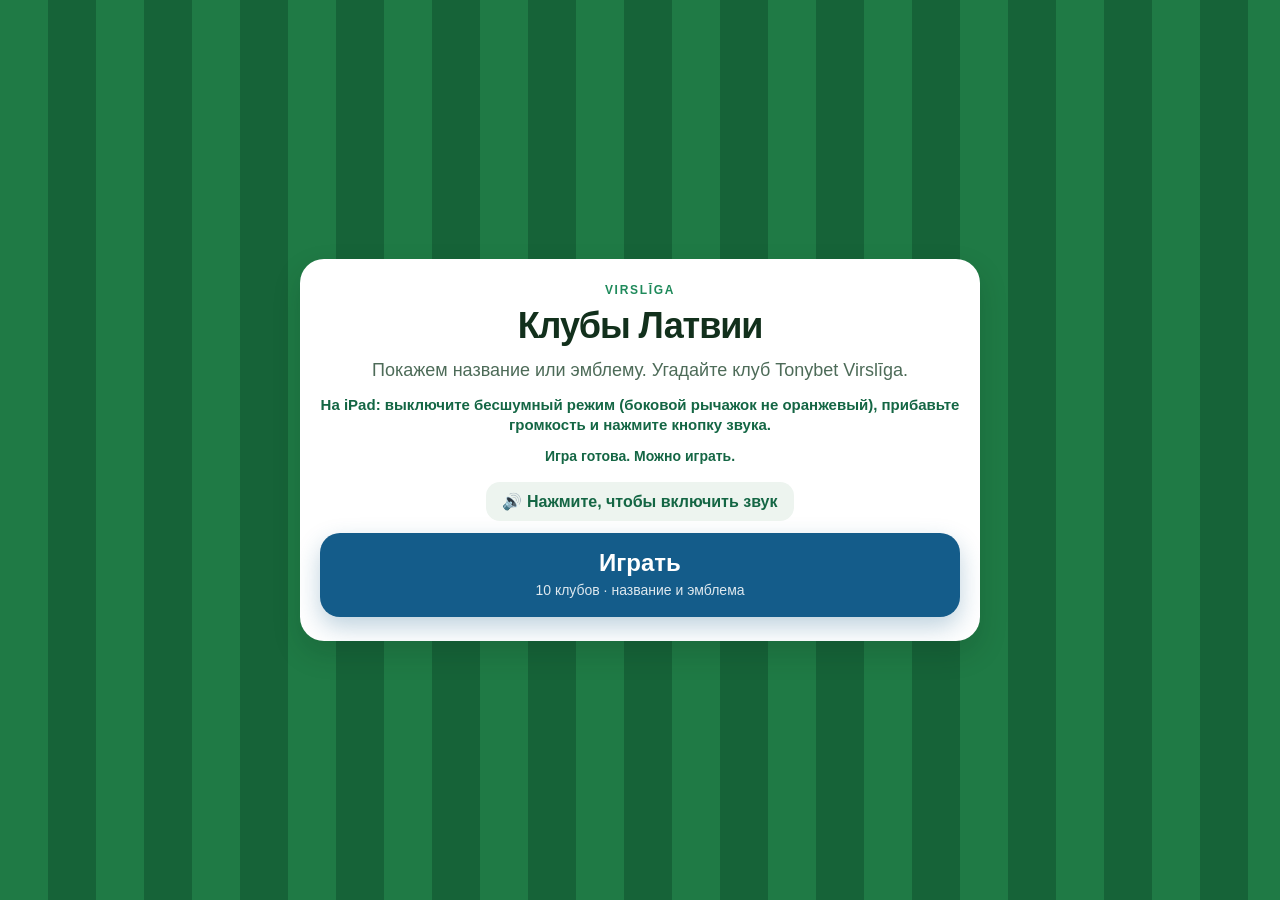
==== klubi/index.html @ eba5e3cf "Publish Latvian clubs quiz on its own /klubi/ page. Co-authored-by: Cursor <cursoragent@cursor.com>" ====
<!DOCTYPE html>
<html lang="ru">
  <head>
    <meta charset="UTF-8" />
    <base href="../" />
    <meta
      name="viewport"
      content="width=device-width, initial-scale=1, maximum-scale=1, user-scalable=no, viewport-fit=cover"
    />
    <meta name="theme-color" content="#1b5e3b" />
    <meta name="mobile-web-app-capable" content="yes" />
    <meta name="apple-mobile-web-app-capable" content="yes" />
    <meta name="apple-mobile-web-app-status-bar-style" content="black-translucent" />
    <meta name="apple-mobile-web-app-title" content="Клубы Латвии" />
    <meta
      name="description"
      content="Угадайте клубы Tonybet Virslīga по названию и эмблеме."
    />
    <title>Клубы Латвии</title>
    <link rel="manifest" href="klubi-manifest.json" />
    <link rel="icon" href="icons/icon-192.png" type="image/png" />
    <link rel="apple-touch-icon" href="icons/icon-180.png" />
    <link rel="stylesheet" href="style.css?v=8" />
  </head>
  <body data-page="clubs">
    <main class="app">
      <section id="start-screen" class="screen is-active" aria-label="Клубы Латвии">
        <div class="start-card">
          <p class="eyebrow">Virslīga</p>
          <h1>Клубы Латвии</h1>
          <p class="lead">
            Покажем название или эмблему. Угадайте клуб Tonybet Virslīga.
          </p>
          <p class="sound-hint">
            На iPad: выключите бесшумный режим (боковой рычажок не оранжевый), прибавьте
            громкость и нажмите кнопку звука.
          </p>
          <p id="offline-status" class="offline-status">При первом открытии игра сохранится на iPad.</p>
          <button id="sound-start-btn" class="sound-btn" type="button">🔊 Нажмите, чтобы включить звук</button>
          <button class="mode-btn clubs-mode-btn" data-game="clubs" type="button">
            <span class="mode-title">Играть</span>
            <span class="mode-sub">10 клубов · название и эмблема</span>
          </button>
        </div>
      </section>

      <section id="clubs-screen" class="screen" hidden aria-label="Игра">
        <header class="play-bar">
          <button id="clubs-home-btn" class="ghost-btn" type="button">Назад</button>
          <p class="mode-chip">Клубы Латвии</p>
          <button id="sound-clubs-btn" class="ghost-btn" type="button">🔊</button>
          <p id="clubs-stats" class="score">1 / 10</p>
        </header>
        <p id="clubs-feedback" class="feedback" aria-live="polite">Что это за клуб?</p>
        <div class="club-stage">
          <div class="club-logo-card" id="club-prompt-card">
            <img id="club-logo" alt="Эмблема клуба" />
            <p id="club-name-prompt" class="club-name-prompt" hidden></p>
          </div>
          <p id="club-fact" class="club-fact" hidden></p>
          <div id="club-answers" class="club-answers" role="group" aria-label="Варианты ответа"></div>
          <button id="club-next-btn" class="primary-btn club-next-btn" type="button" hidden>Дальше</button>
        </div>
      </section>

      <section id="result-screen" class="screen" hidden aria-label="Результат">
        <div class="result-card">
          <p class="eyebrow">Гол!</p>
          <h2 id="result-title">Вы узнали клубы Латвии</h2>
          <p id="result-score" class="result-score">0 из 10</p>
          <p id="result-text" class="lead"></p>
          <div class="result-actions">
            <button id="next-btn" class="primary-btn" type="button" hidden>Следующий уровень</button>
            <button id="replay-btn" class="secondary-btn" type="button">Играть ещё раз</button>
            <button id="menu-btn" class="ghost-btn ghost-btn-wide" type="button">В начало</button>
          </div>
        </div>
      </section>
    </main>
    <audio id="music-el" loop preload="auto" playsinline webkit-playsinline>
      <source src="sounds/music.m4a" type="audio/mp4" />
      <source src="sounds/music.wav" type="audio/wav" />
    </audio>
    <audio id="applause-el" preload="auto" playsinline webkit-playsinline>
      <source src="sounds/applause.m4a" type="audio/mp4" />
      <source src="sounds/applause.wav" type="audio/wav" />
    </audio>
    <script src="app.js?v=8"></script>
  </body>
</html>
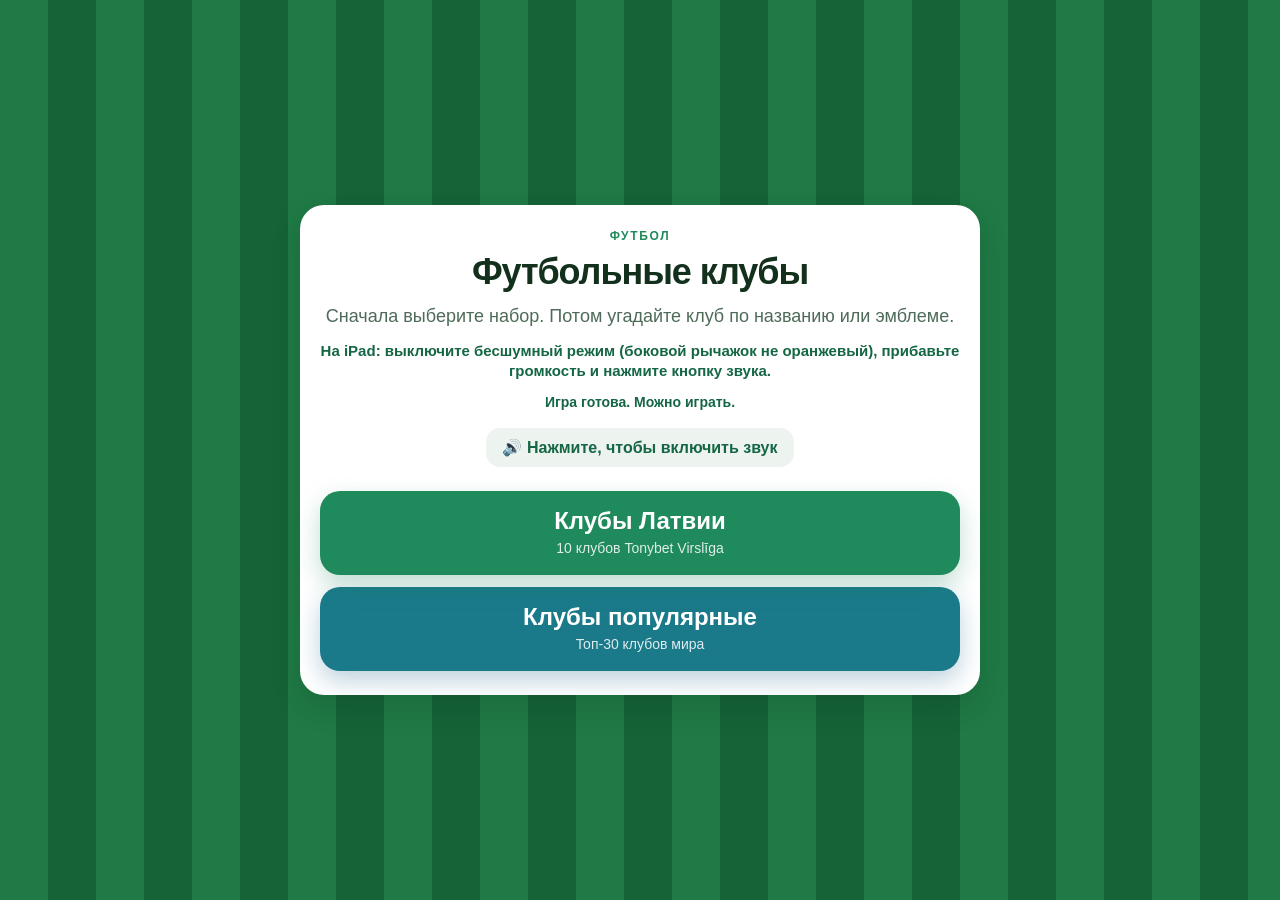
==== commit 673042b7: "Add Latvian vs world club quiz with a top-30 set. Co-authored-by: Cursor <cursoragent@cursor.com>" ====
--- a/klubi/index.html
+++ b/klubi/index.html
@@ -11,25 +11,25 @@
     <meta name="mobile-web-app-capable" content="yes" />
     <meta name="apple-mobile-web-app-capable" content="yes" />
     <meta name="apple-mobile-web-app-status-bar-style" content="black-translucent" />
-    <meta name="apple-mobile-web-app-title" content="Клубы Латвии" />
+    <meta name="apple-mobile-web-app-title" content="Футбольные клубы" />
     <meta
       name="description"
-      content="Угадайте клубы Tonybet Virslīga по названию и эмблеме."
+      content="Угадайте клубы Латвии или топ-30 клубов мира по названию и эмблеме."
     />
-    <title>Клубы Латвии</title>
+    <title>Футбольные клубы</title>
     <link rel="manifest" href="klubi-manifest.json" />
     <link rel="icon" href="icons/icon-192.png" type="image/png" />
     <link rel="apple-touch-icon" href="icons/icon-180.png" />
-    <link rel="stylesheet" href="style.css?v=8" />
+    <link rel="stylesheet" href="style.css?v=9" />
   </head>
   <body data-page="clubs">
     <main class="app">
-      <section id="start-screen" class="screen is-active" aria-label="Клубы Латвии">
+      <section id="start-screen" class="screen is-active" aria-label="Выбор клубов">
         <div class="start-card">
-          <p class="eyebrow">Virslīga</p>
-          <h1>Клубы Латвии</h1>
+          <p class="eyebrow">Футбол</p>
+          <h1>Футбольные клубы</h1>
           <p class="lead">
-            Покажем название или эмблему. Угадайте клуб Tonybet Virslīga.
+            Сначала выберите набор. Потом угадайте клуб по названию или эмблеме.
           </p>
           <p class="sound-hint">
             На iPad: выключите бесшумный режим (боковой рычажок не оранжевый), прибавьте
@@ -37,10 +37,16 @@
           </p>
           <p id="offline-status" class="offline-status">При первом открытии игра сохранится на iPad.</p>
           <button id="sound-start-btn" class="sound-btn" type="button">🔊 Нажмите, чтобы включить звук</button>
-          <button class="mode-btn clubs-mode-btn" data-game="clubs" type="button">
-            <span class="mode-title">Играть</span>
-            <span class="mode-sub">10 клубов · название и эмблема</span>
-          </button>
+          <div class="clubs-choice">
+            <button class="mode-btn" data-club-set="latvia" type="button">
+              <span class="mode-title">Клубы Латвии</span>
+              <span class="mode-sub">10 клубов Tonybet Virslīga</span>
+            </button>
+            <button class="mode-btn clubs-mode-btn" data-club-set="popular" type="button">
+              <span class="mode-title">Клубы популярные</span>
+              <span class="mode-sub">Топ-30 клубов мира</span>
+            </button>
+          </div>
         </div>
       </section>
 
@@ -66,7 +72,7 @@
       <section id="result-screen" class="screen" hidden aria-label="Результат">
         <div class="result-card">
           <p class="eyebrow">Гол!</p>
-          <h2 id="result-title">Вы узнали клубы Латвии</h2>
+          <h2 id="result-title">Вы узнали клубы</h2>
           <p id="result-score" class="result-score">0 из 10</p>
           <p id="result-text" class="lead"></p>
           <div class="result-actions">
@@ -85,6 +91,6 @@
       <source src="sounds/applause.m4a" type="audio/mp4" />
       <source src="sounds/applause.wav" type="audio/wav" />
     </audio>
-    <script src="app.js?v=8"></script>
+    <script src="app.js?v=9"></script>
   </body>
 </html>
